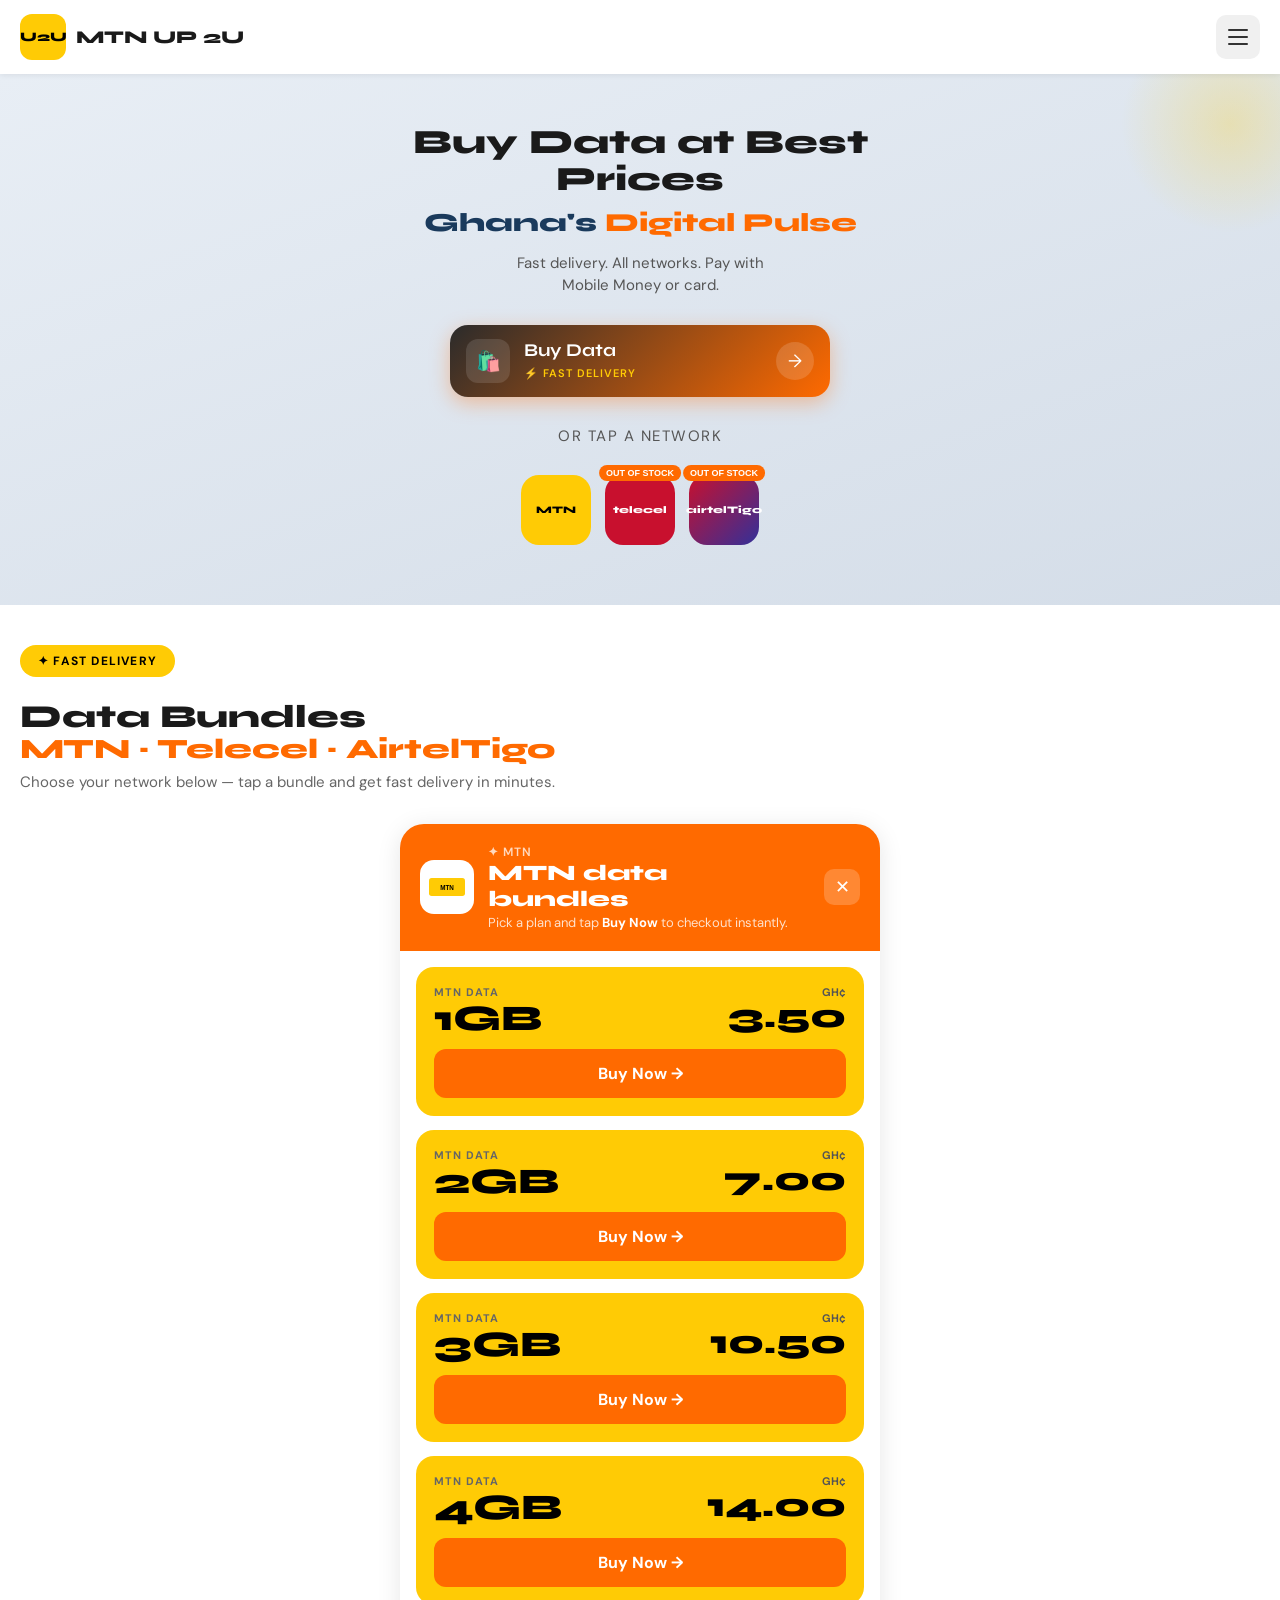
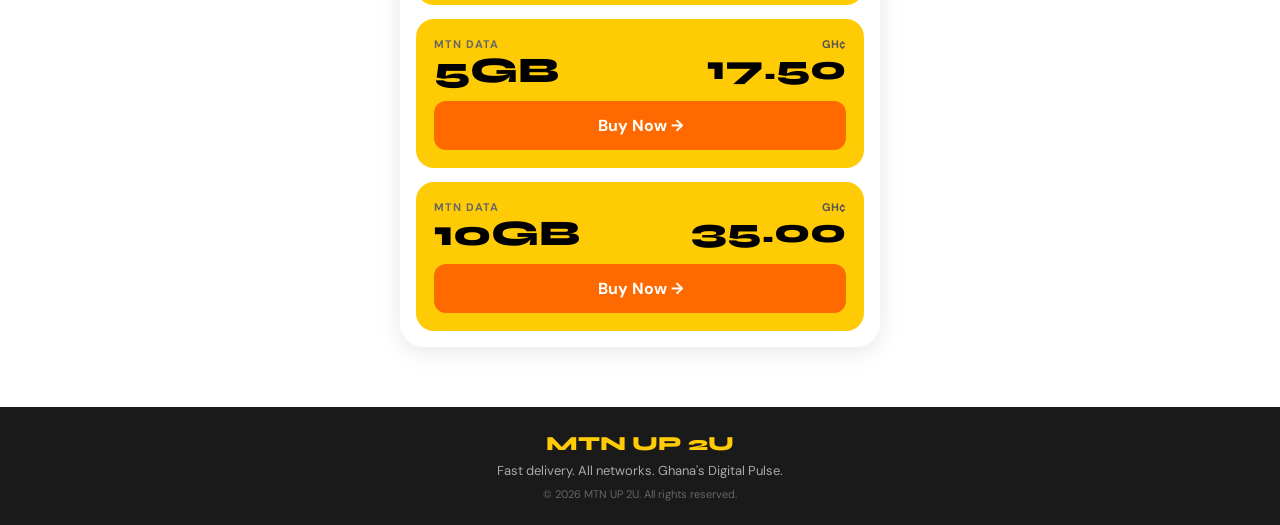
==== index.html @ 6242c647 "Rename mtn-up2u.html to index.html" ====
<!DOCTYPE html>
<html lang="en">
<head>
<meta charset="UTF-8">
<meta name="viewport" content="width=device-width, initial-scale=1.0">
<title>MTN UP 2U</title>
<link href="https://fonts.googleapis.com/css2?family=Syne:wght@700;800&family=DM+Sans:wght@400;500;600&display=swap" rel="stylesheet">
<script src="https://js.paystack.co/v1/inline.js"></script>
<style>
  :root { --yellow:#FFCB05; --orange:#FF6A00; --dark:#1A1A1A; --bg:#F5F5F5; }
  *{margin:0;padding:0;box-sizing:border-box}
  body{font-family:'DM Sans',sans-serif;background:var(--bg);color:var(--dark);overflow-x:hidden}
  nav{display:flex;align-items:center;justify-content:space-between;padding:14px 20px;background:#fff;box-shadow:0 1px 6px rgba(0,0,0,.08);position:sticky;top:0;z-index:100}
  .logo-wrap{display:flex;align-items:center;gap:10px}
  .logo-icon{width:46px;height:46px;background:var(--yellow);border-radius:12px;display:flex;align-items:center;justify-content:center;font-family:'Syne',sans-serif;font-weight:800;font-size:13px;color:#000}
  .logo-name{font-family:'Syne',sans-serif;font-weight:800;font-size:18px}
  .hamburger{width:44px;height:44px;background:#f0f0f0;border:none;border-radius:10px;display:flex;flex-direction:column;align-items:center;justify-content:center;gap:5px;cursor:pointer}
  .hamburger span{display:block;width:20px;height:2px;background:#333;border-radius:2px}
  .hero{background:linear-gradient(160deg,#e8eef5,#d4dde8);padding:50px 24px 60px;text-align:center;position:relative;overflow:hidden}
  .hero::before{content:'';position:absolute;top:-60px;right:-60px;width:220px;height:220px;background:radial-gradient(circle,rgba(255,203,5,.25),transparent 70%);border-radius:50%}
  .hero h1{font-family:'Syne',sans-serif;font-weight:800;font-size:34px;line-height:1.1;margin-bottom:8px}
  .tagline{font-family:'Syne',sans-serif;font-size:26px;font-weight:800;color:#1a3a5c}
  .tagline span{color:var(--orange)}
  .hero p{font-size:15px;color:#555;margin:14px 0 28px;line-height:1.5}
  .buy-btn{display:flex;align-items:center;justify-content:space-between;background:linear-gradient(135deg,#2b2b2b,var(--orange));border-radius:18px;padding:14px 16px;max-width:380px;margin:0 auto 28px;text-decoration:none;transition:transform .15s,box-shadow .15s;box-shadow:0 6px 20px rgba(255,106,0,.35)}
  .buy-btn:hover{transform:translateY(-2px);box-shadow:0 10px 28px rgba(255,106,0,.45)}
  .buy-btn-icon{width:44px;height:44px;background:rgba(255,255,255,.12);border-radius:12px;display:flex;align-items:center;justify-content:center;font-size:20px}
  .buy-btn-text{flex:1;padding:0 14px;text-align:left}
  .buy-btn-text strong{display:block;color:#fff;font-size:18px;font-family:'Syne',sans-serif}
  .buy-btn-text small{color:var(--yellow);font-size:11px;font-weight:600;letter-spacing:1px}
  .buy-btn-arrow{width:38px;height:38px;background:rgba(255,255,255,.15);border-radius:50%;display:flex;align-items:center;justify-content:center;color:#fff;font-size:18px}
  .or-tap{color:#999;font-size:12px;letter-spacing:1.5px;text-transform:uppercase;margin-bottom:16px}
  .networks{display:flex;justify-content:center;gap:14px}
  .net-btn{width:70px;height:70px;border-radius:18px;display:flex;align-items:center;justify-content:center;cursor:pointer;position:relative;border:none;transition:transform .15s}
  .net-btn:hover{transform:scale(1.06)}
  .net-mtn{background:var(--yellow)}
  .net-telecel{background:#C8102E}
  .net-airtel{background:linear-gradient(135deg,#C8102E,#333099)}
  .oos{position:absolute;top:-10px;left:50%;transform:translateX(-50%);background:var(--orange);color:#fff;font-size:9px;font-weight:700;padding:3px 7px;border-radius:20px;white-space:nowrap}
  .net-txt{font-family:'Syne',sans-serif;font-weight:800;font-size:10px;color:#fff;text-align:center}
  .net-mtn .net-txt{color:#000}
  .bundles{background:#fff;padding:40px 20px 60px}
  .fast-tag{display:inline-flex;align-items:center;gap:6px;background:var(--yellow);color:#000;font-size:12px;font-weight:700;letter-spacing:1.2px;padding:8px 18px;border-radius:30px;margin-bottom:22px}
  .bundles h2{font-family:'Syne',sans-serif;font-weight:800;font-size:32px;line-height:1.1;margin-bottom:6px}
  .bundles h2 .nets{color:var(--orange);display:block;font-size:28px}
  .bundles .sub{font-size:15px;color:#666;margin-bottom:30px;line-height:1.5}
  .bmodal{background:#fff;border-radius:24px;overflow:hidden;box-shadow:0 4px 24px rgba(0,0,0,.1);max-width:480px;margin:0 auto}
  .mhdr{background:var(--orange);padding:20px;display:flex;align-items:center;gap:14px}
  .micon{width:54px;height:54px;background:#fff;border-radius:14px;display:flex;align-items:center;justify-content:center}
  .micon svg{width:36px}
  .mhdr-txt{flex:1}
  .mhdr-txt .lbl{color:rgba(255,255,255,.75);font-size:12px;font-weight:600;letter-spacing:1px}
  .mhdr-txt h3{color:#fff;font-family:'Syne',sans-serif;font-size:22px;font-weight:800}
  .mhdr-txt p{color:rgba(255,255,255,.8);font-size:13px;margin-top:2px}
  .mhdr-txt p strong{color:#fff}
  .xbtn{width:36px;height:36px;background:rgba(255,255,255,.2);border:none;border-radius:10px;color:#fff;font-size:18px;cursor:pointer;display:flex;align-items:center;justify-content:center}
  .cards{padding:16px;display:flex;flex-direction:column;gap:14px}
  .card{background:var(--yellow);border-radius:18px;padding:18px;display:flex;flex-direction:column;gap:12px;transition:transform .15s}
  .card:hover{transform:scale(1.01)}
  .card-top{display:flex;justify-content:space-between;align-items:flex-start}
  .card-top .lbl{font-size:11px;font-weight:700;letter-spacing:1px;color:#666;text-transform:uppercase}
  .card-top .sz{font-family:'Syne',sans-serif;font-size:36px;font-weight:800;color:#000;line-height:1;margin-top:2px}
  .card-top .pw{text-align:right}
  .card-top .pw .cur{font-size:11px;font-weight:700;color:#555}
  .card-top .pw .amt{font-family:'Syne',sans-serif;font-size:34px;font-weight:800;color:#000;line-height:1}
  .bnbtn{display:flex;align-items:center;justify-content:center;gap:8px;background:var(--orange);color:#fff;border:none;border-radius:12px;padding:14px;font-size:16px;font-weight:700;cursor:pointer;width:100%;transition:background .15s;font-family:'DM Sans',sans-serif}
  .bnbtn:hover{background:#e05500}
  footer{background:var(--dark);color:#aaa;text-align:center;padding:24px 20px;font-size:13px}
  .flogo{font-family:'Syne',sans-serif;font-size:20px;font-weight:800;color:var(--yellow);margin-bottom:6px}

  /* OVERLAYS */
  .overlay{display:none;position:fixed;inset:0;background:rgba(0,0,0,.6);z-index:999;align-items:center;justify-content:center;padding:20px}
  .overlay.on{display:flex}
  .co-box{background:#fff;border-radius:24px;width:100%;max-width:400px;overflow:hidden;box-shadow:0 20px 60px rgba(0,0,0,.3);animation:up .25s ease}
  .co-hdr{background:var(--orange);padding:20px;display:flex;justify-content:space-between;align-items:flex-start}
  .co-hdr .lbl{color:rgba(255,255,255,.75);font-size:11px;letter-spacing:1px;font-weight:700;margin-bottom:4px}
  .co-hdr .ttl{color:#fff;font-family:'Syne',sans-serif;font-size:22px;font-weight:800}
  .co-hdr .prc{color:var(--yellow);font-size:15px;font-weight:700;margin-top:2px}
  .co-hdr button{background:rgba(255,255,255,.2);border:none;border-radius:10px;width:36px;height:36px;color:#fff;font-size:18px;cursor:pointer;flex-shrink:0}
  .co-body{padding:24px;display:flex;flex-direction:column;gap:14px}
  .fld label{font-size:13px;font-weight:600;color:#555;display:block;margin-bottom:6px}
  .fld input{width:100%;padding:13px 16px;border:1.5px solid #e0e0e0;border-radius:12px;font-size:15px;font-family:'DM Sans',sans-serif;outline:none;transition:border .2s}
  .fld input:focus{border-color:var(--orange)}
  .err{display:none;background:#fff0f0;color:#c0392b;border-radius:10px;padding:10px 14px;font-size:13px;font-weight:600}
  .pay-btn{background:var(--orange);color:#fff;border:none;border-radius:14px;padding:16px;font-size:16px;font-weight:700;font-family:'DM Sans',sans-serif;cursor:pointer;width:100%;transition:background .15s}
  .pay-btn:hover{background:#e05500}
  .sec-note{text-align:center;font-size:12px;color:#aaa}
  .ok-box{background:#fff;border-radius:24px;width:100%;max-width:360px;padding:36px 24px;text-align:center;box-shadow:0 20px 60px rgba(0,0,0,.3);animation:up .25s ease}
  .ok-icon{width:72px;height:72px;background:#e8f8e8;border-radius:50%;display:flex;align-items:center;justify-content:center;margin:0 auto 16px;font-size:32px}
  .ok-box h3{font-family:'Syne',sans-serif;font-size:22px;font-weight:800;margin-bottom:8px}
  .ok-box p{color:#555;font-size:14px;line-height:1.5;margin-bottom:24px}
  .ok-box button{background:var(--orange);color:#fff;border:none;border-radius:12px;padding:14px 32px;font-size:15px;font-weight:700;cursor:pointer;font-family:'DM Sans',sans-serif}
  @keyframes up{from{transform:translateY(40px);opacity:0}to{transform:translateY(0);opacity:1}}
</style>
</head>
<body>

<nav>
  <div class="logo-wrap">
    <div class="logo-icon">U2U</div>
    <span class="logo-name">MTN UP 2U</span>
  </div>
  <button class="hamburger"><span></span><span></span><span></span></button>
</nav>

<section class="hero">
  <h1>Buy Data at Best<br>Prices</h1>
  <div class="tagline">Ghana's <span>Digital Pulse</span></div>
  <p>Fast delivery. All networks. Pay with<br>Mobile Money or card.</p>
  <a href="#bundles" class="buy-btn">
    <div class="buy-btn-icon">🛍️</div>
    <div class="buy-btn-text"><strong>Buy Data</strong><small>⚡ FAST DELIVERY</small></div>
    <div class="buy-btn-arrow">→</div>
  </a>
  <p class="or-tap">Or tap a network</p>
  <div class="networks">
    <button class="net-btn net-mtn" onclick="scrollToBundles()"><div class="net-txt">MTN</div></button>
    <button class="net-btn net-telecel"><span class="oos">OUT OF STOCK</span><div class="net-txt">telecel</div></button>
    <button class="net-btn net-airtel"><span class="oos">OUT OF STOCK</span><div class="net-txt">airtelTigo</div></button>
  </div>
</section>

<section class="bundles" id="bundles">
  <div class="fast-tag">✦ FAST DELIVERY</div>
  <h2>Data Bundles<span class="nets">MTN · Telecel · AirtelTigo</span></h2>
  <p class="sub">Choose your network below — tap a bundle and get fast delivery in minutes.</p>
  <div class="bmodal">
    <div class="mhdr">
      <div class="micon">
        <svg viewBox="0 0 80 40" fill="none" xmlns="http://www.w3.org/2000/svg">
          <rect width="80" height="40" rx="6" fill="#FFCB05"/>
          <text x="50%" y="58%" dominant-baseline="middle" text-anchor="middle" font-family="Arial Black,sans-serif" font-size="14" font-weight="900" fill="#000">MTN</text>
        </svg>
      </div>
      <div class="mhdr-txt">
        <div class="lbl">✦ MTN</div>
        <h3>MTN data bundles</h3>
        <p>Pick a plan and tap <strong>Buy Now</strong> to checkout instantly.</p>
      </div>
      <button class="xbtn" id="closeBundlePanel">✕</button>
    </div>
    <div class="cards">
      <div class="card">
        <div class="card-top"><div><div class="lbl">MTN DATA</div><div class="sz">1GB</div></div><div class="pw"><div class="cur">GH¢</div><div class="amt">3.50</div></div></div>
        <button class="bnbtn" onclick="openCheckout('1GB MTN Data',3.50)">Buy Now →</button>
      </div>
      <div class="card">
        <div class="card-top"><div><div class="lbl">MTN DATA</div><div class="sz">2GB</div></div><div class="pw"><div class="cur">GH¢</div><div class="amt">7.00</div></div></div>
        <button class="bnbtn" onclick="openCheckout('2GB MTN Data',7.00)">Buy Now →</button>
      </div>
      <div class="card">
        <div class="card-top"><div><div class="lbl">MTN DATA</div><div class="sz">3GB</div></div><div class="pw"><div class="cur">GH¢</div><div class="amt">10.50</div></div></div>
        <button class="bnbtn" onclick="openCheckout('3GB MTN Data',10.50)">Buy Now →</button>
      </div>
      <div class="card">
        <div class="card-top"><div><div class="lbl">MTN DATA</div><div class="sz">4GB</div></div><div class="pw"><div class="cur">GH¢</div><div class="amt">14.00</div></div></div>
        <button class="bnbtn" onclick="openCheckout('4GB MTN Data',14.00)">Buy Now →</button>
      </div>
      <div class="card">
        <div class="card-top"><div><div class="lbl">MTN DATA</div><div class="sz">5GB</div></div><div class="pw"><div class="cur">GH¢</div><div class="amt">17.50</div></div></div>
        <button class="bnbtn" onclick="openCheckout('5GB MTN Data',17.50)">Buy Now →</button>
      </div>
      <div class="card">
        <div class="card-top"><div><div class="lbl">MTN DATA</div><div class="sz">10GB</div></div><div class="pw"><div class="cur">GH¢</div><div class="amt">35.00</div></div></div>
        <button class="bnbtn" onclick="openCheckout('10GB MTN Data',35.00)">Buy Now →</button>
      </div>
    </div>
  </div>
</section>

<footer>
  <div class="flogo">MTN UP 2U</div>
  <p>Fast delivery. All networks. Ghana's Digital Pulse.</p>
  <p style="margin-top:8px;font-size:11px;color:#666;">© 2026 MTN UP 2U. All rights reserved.</p>
</footer>

<!-- CHECKOUT MODAL -->
<div class="overlay" id="coOverlay">
  <div class="co-box">
    <div class="co-hdr">
      <div>
        <div class="lbl">CHECKOUT</div>
        <div class="ttl" id="coTitle"></div>
        <div class="prc" id="coPrice"></div>
      </div>
      <button onclick="closeCheckout()">✕</button>
    </div>
    <div class="co-body">
      <div class="fld"><label>Full Name</label><input type="text" id="cName" placeholder="e.g. Kofi Mensah"></div>
      <div class="fld"><label>Email Address</label><input type="email" id="cEmail" placeholder="e.g. kofi@email.com"></div>
      <div class="fld"><label>MTN Phone Number (data delivered here)</label><input type="tel" id="cPhone" placeholder="e.g. 0241234567"></div>
      <div class="err" id="errBox"></div>
      <button class="pay-btn" onclick="initiatePaystack()">🔒 Pay GH¢ <span id="payAmt"></span> with Paystack</button>
      <p class="sec-note">Secured by Paystack · MoMo & Card accepted</p>
    </div>
  </div>
</div>

<!-- SUCCESS MODAL -->
<div class="overlay" id="okOverlay">
  <div class="ok-box">
    <div class="ok-icon">✅</div>
    <h3>Payment Successful!</h3>
    <p id="okMsg"></p>
    <button onclick="closeSuccess()">Done</button>
  </div>
</div>

<script>
  const PK = 'pk_live_d093131f6a1823be2cf892e9378027de29ddc7b1';
  let bundle = null;

  function openCheckout(name, price) {
    bundle = {name, price};
    document.getElementById('coTitle').textContent = name;
    document.getElementById('coPrice').textContent = 'GH\u00a2 ' + price.toFixed(2);
    document.getElementById('payAmt').textContent = price.toFixed(2);
    document.getElementById('cName').value = '';
    document.getElementById('cEmail').value = '';
    document.getElementById('cPhone').value = '';
    document.getElementById('errBox').style.display = 'none';
    document.getElementById('coOverlay').classList.add('on');
  }

  function closeCheckout() { document.getElementById('coOverlay').classList.remove('on'); }
  function closeSuccess()  { document.getElementById('okOverlay').classList.remove('on'); }

  function showErr(msg) {
    const el = document.getElementById('errBox');
    el.textContent = msg; el.style.display = 'block';
  }

  function initiatePaystack() {
    const name  = document.getElementById('cName').value.trim();
    const email = document.getElementById('cEmail').value.trim();
    const phone = document.getElementById('cPhone').value.trim();
    if (!name)                         return showErr('Please enter your full name.');
    if (!email || !email.includes('@')) return showErr('Please enter a valid email address.');
    if (!phone || phone.length < 10)   return showErr('Please enter a valid MTN phone number.');
    document.getElementById('errBox').style.display = 'none';

    const handler = PaystackPop.setup({
      key: PK,
      email: email,
      amount: Math.round(bundle.price * 100),
      currency: 'GHS',
      ref: 'UP2U_' + Date.now(),
      metadata: {
        custom_fields: [
          {display_name:'Customer Name', variable_name:'name',   value: name},
          {display_name:'Phone Number',  variable_name:'phone',  value: phone},
          {display_name:'Bundle',        variable_name:'bundle', value: bundle.name}
        ]
      },
      callback: function(res) {
        closeCheckout();
        document.getElementById('okMsg').textContent =
          bundle.name + ' queued for delivery to ' + phone + '. Ref: ' + res.reference;
        document.getElementById('okOverlay').classList.add('on');
      },
      onClose: function() {}
    });
    handler.openIframe();
  }

  function scrollToBundles() {
    document.getElementById('bundles').scrollIntoView({behavior:'smooth'});
  }

  document.getElementById('closeBundlePanel').addEventListener('click', function() {
    this.closest('.bmodal').style.display = 'none';
  });

  document.getElementById('coOverlay').addEventListener('click', function(e) { if(e.target===this) closeCheckout(); });
  document.getElementById('okOverlay').addEventListener('click', function(e) { if(e.target===this) closeSuccess(); });
</script>
</body>
</html>
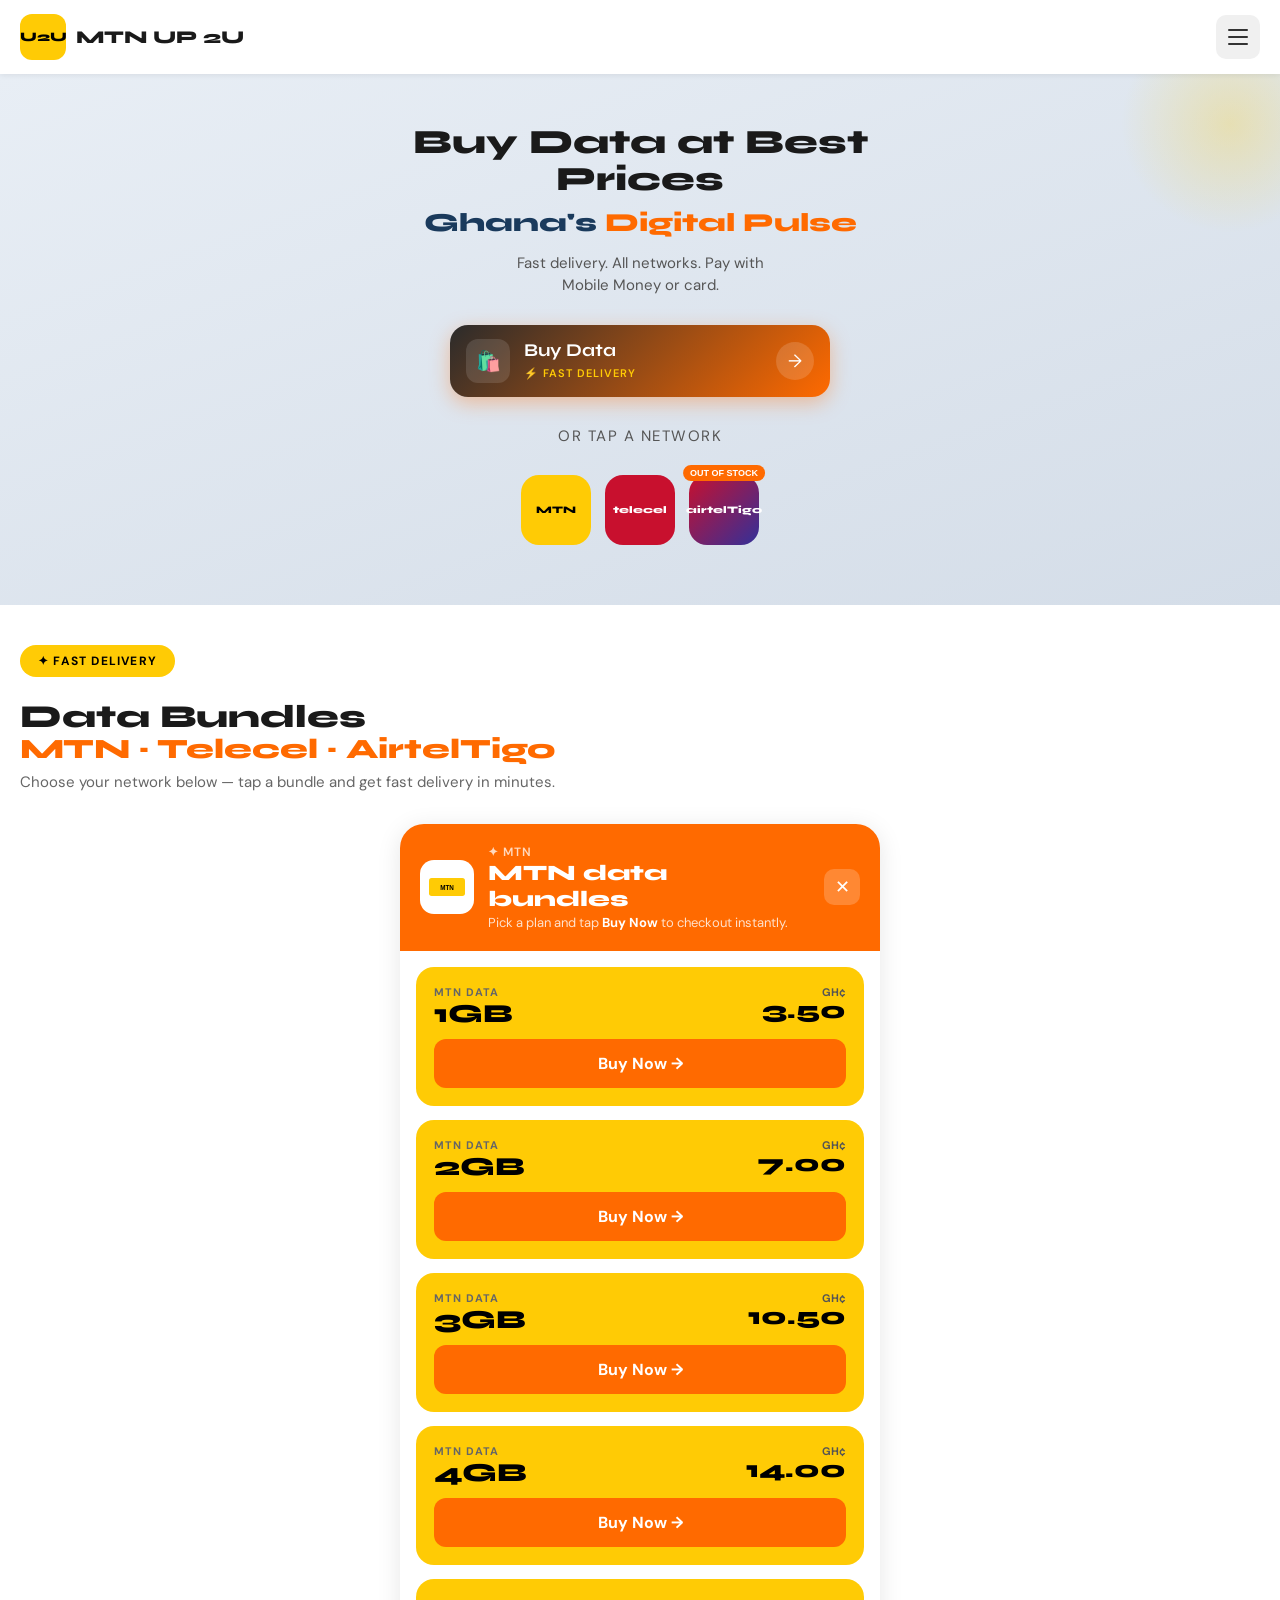
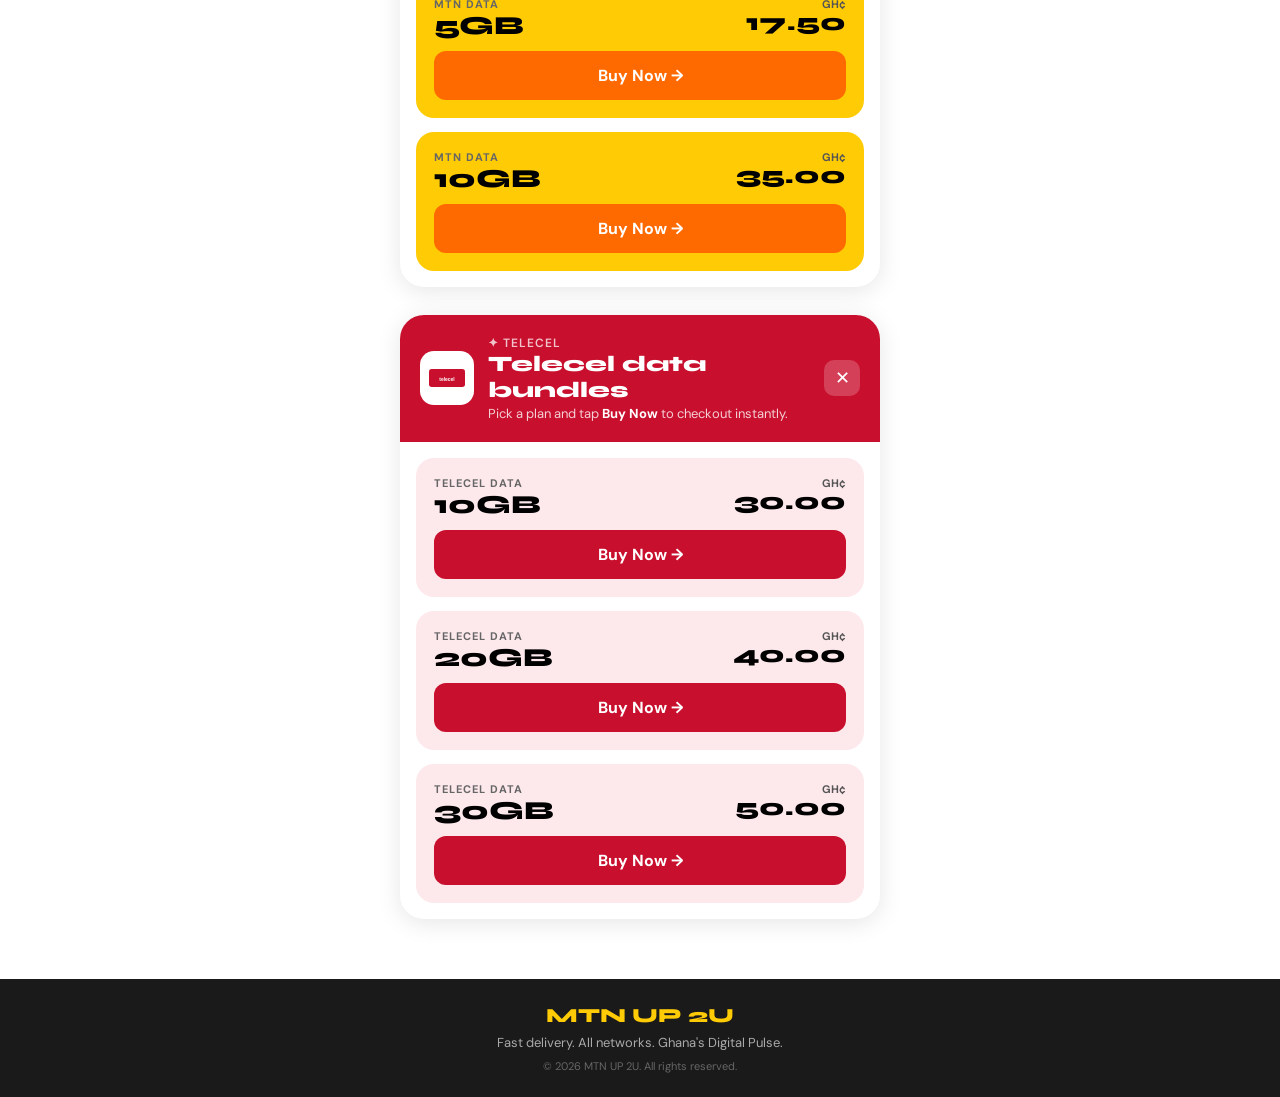
==== commit d5f24bce: "Rename mtn-up2u.html to index.html" ====
--- a/index.html
+++ b/index.html
@@ -7,7 +7,12 @@
 <link href="https://fonts.googleapis.com/css2?family=Syne:wght@700;800&family=DM+Sans:wght@400;500;600&display=swap" rel="stylesheet">
 <script src="https://js.paystack.co/v1/inline.js"></script>
 <style>
-  :root { --yellow:#FFCB05; --orange:#FF6A00; --dark:#1A1A1A; --bg:#F5F5F5; }
+  :root { --yellow:#FFCB05; --orange:#FF6A00; --dark:#1A1A1A; --bg:#F5F5F5; --telecel:#C8102E; }
+  .card.telecel-card{background:#fde8ec}
+  .card.telecel-card .bnbtn{background:var(--telecel)}
+  .card.telecel-card .bnbtn:hover{background:#a00d25}
+  .mhdr.telecel-hdr{background:var(--telecel)}
+  .bmodal+.bmodal{margin-top:28px}
   *{margin:0;padding:0;box-sizing:border-box}
   body{font-family:'DM Sans',sans-serif;background:var(--bg);color:var(--dark);overflow-x:hidden}
   nav{display:flex;align-items:center;justify-content:space-between;padding:14px 20px;background:#fff;box-shadow:0 1px 6px rgba(0,0,0,.08);position:sticky;top:0;z-index:100}
@@ -59,10 +64,10 @@
   .card:hover{transform:scale(1.01)}
   .card-top{display:flex;justify-content:space-between;align-items:flex-start}
   .card-top .lbl{font-size:11px;font-weight:700;letter-spacing:1px;color:#666;text-transform:uppercase}
-  .card-top .sz{font-family:'Syne',sans-serif;font-size:36px;font-weight:800;color:#000;line-height:1;margin-top:2px}
+  .card-top .sz{font-family:'Syne',sans-serif;font-size:26px;font-weight:800;color:#000;line-height:1;margin-top:2px}
   .card-top .pw{text-align:right}
   .card-top .pw .cur{font-size:11px;font-weight:700;color:#555}
-  .card-top .pw .amt{font-family:'Syne',sans-serif;font-size:34px;font-weight:800;color:#000;line-height:1}
+  .card-top .pw .amt{font-family:'Syne',sans-serif;font-size:24px;font-weight:800;color:#000;line-height:1}
   .bnbtn{display:flex;align-items:center;justify-content:center;gap:8px;background:var(--orange);color:#fff;border:none;border-radius:12px;padding:14px;font-size:16px;font-weight:700;cursor:pointer;width:100%;transition:background .15s;font-family:'DM Sans',sans-serif}
   .bnbtn:hover{background:#e05500}
   footer{background:var(--dark);color:#aaa;text-align:center;padding:24px 20px;font-size:13px}
@@ -115,7 +120,7 @@
   <p class="or-tap">Or tap a network</p>
   <div class="networks">
     <button class="net-btn net-mtn" onclick="scrollToBundles()"><div class="net-txt">MTN</div></button>
-    <button class="net-btn net-telecel"><span class="oos">OUT OF STOCK</span><div class="net-txt">telecel</div></button>
+    <button class="net-btn net-telecel" onclick="scrollToTelecel()"><div class="net-txt">telecel</div></button>
     <button class="net-btn net-airtel"><span class="oos">OUT OF STOCK</span><div class="net-txt">airtelTigo</div></button>
   </div>
 </section>
@@ -166,6 +171,38 @@
       </div>
     </div>
   </div>
+
+  <!-- TELECEL BUNDLES -->
+  <div class="bmodal" id="telecelPanel" style="margin-top:28px">
+    <div class="mhdr telecel-hdr">
+      <div class="micon">
+        <svg viewBox="0 0 80 40" fill="none" xmlns="http://www.w3.org/2000/svg">
+          <rect width="80" height="40" rx="6" fill="#C8102E"/>
+          <text x="50%" y="58%" dominant-baseline="middle" text-anchor="middle" font-family="Arial Black,sans-serif" font-size="11" font-weight="900" fill="#fff">telecel</text>
+        </svg>
+      </div>
+      <div class="mhdr-txt">
+        <div class="lbl">✦ TELECEL</div>
+        <h3>Telecel data bundles</h3>
+        <p>Pick a plan and tap <strong>Buy Now</strong> to checkout instantly.</p>
+      </div>
+      <button class="xbtn" id="closeTelecelPanel">✕</button>
+    </div>
+    <div class="cards">
+      <div class="card telecel-card">
+        <div class="card-top"><div><div class="lbl">TELECEL DATA</div><div class="sz">10GB</div></div><div class="pw"><div class="cur">GH¢</div><div class="amt">30.00</div></div></div>
+        <button class="bnbtn" onclick="openCheckout('10GB Telecel Data',30.00,'Telecel')">Buy Now →</button>
+      </div>
+      <div class="card telecel-card">
+        <div class="card-top"><div><div class="lbl">TELECEL DATA</div><div class="sz">20GB</div></div><div class="pw"><div class="cur">GH¢</div><div class="amt">40.00</div></div></div>
+        <button class="bnbtn" onclick="openCheckout('20GB Telecel Data',40.00,'Telecel')">Buy Now →</button>
+      </div>
+      <div class="card telecel-card">
+        <div class="card-top"><div><div class="lbl">TELECEL DATA</div><div class="sz">30GB</div></div><div class="pw"><div class="cur">GH¢</div><div class="amt">50.00</div></div></div>
+        <button class="bnbtn" onclick="openCheckout('30GB Telecel Data',50.00,'Telecel')">Buy Now →</button>
+      </div>
+    </div>
+  </div>
 </section>
 
 <footer>
@@ -188,7 +225,7 @@
     <div class="co-body">
       <div class="fld"><label>Full Name</label><input type="text" id="cName" placeholder="e.g. Kofi Mensah"></div>
       <div class="fld"><label>Email Address</label><input type="email" id="cEmail" placeholder="e.g. kofi@email.com"></div>
-      <div class="fld"><label>MTN Phone Number (data delivered here)</label><input type="tel" id="cPhone" placeholder="e.g. 0241234567"></div>
+      <div class="fld"><label id="phoneLabel">Phone Number (data delivered here)</label><input type="tel" id="cPhone" placeholder="e.g. 0241234567"></div>
       <div class="err" id="errBox"></div>
       <button class="pay-btn" onclick="initiatePaystack()">🔒 Pay GH¢ <span id="payAmt"></span> with Paystack</button>
       <p class="sec-note">Secured by Paystack · MoMo & Card accepted</p>
@@ -210,14 +247,16 @@
   const PK = 'pk_live_d093131f6a1823be2cf892e9378027de29ddc7b1';
   let bundle = null;
 
-  function openCheckout(name, price) {
-    bundle = {name, price};
+  function openCheckout(name, price, network) {
+    network = network || 'MTN';
+    bundle = {name, price, network};
     document.getElementById('coTitle').textContent = name;
     document.getElementById('coPrice').textContent = 'GH\u00a2 ' + price.toFixed(2);
     document.getElementById('payAmt').textContent = price.toFixed(2);
     document.getElementById('cName').value = '';
     document.getElementById('cEmail').value = '';
     document.getElementById('cPhone').value = '';
+    document.getElementById('phoneLabel').textContent = network + ' Phone Number (data delivered here)';
     document.getElementById('errBox').style.display = 'none';
     document.getElementById('coOverlay').classList.add('on');
   }
@@ -267,7 +306,15 @@
     document.getElementById('bundles').scrollIntoView({behavior:'smooth'});
   }
 
+  function scrollToTelecel() {
+    document.getElementById('telecelPanel').scrollIntoView({behavior:'smooth'});
+  }
+
   document.getElementById('closeBundlePanel').addEventListener('click', function() {
+    this.closest('.bmodal').style.display = 'none';
+  });
+
+  document.getElementById('closeTelecelPanel').addEventListener('click', function() {
     this.closest('.bmodal').style.display = 'none';
   });
 
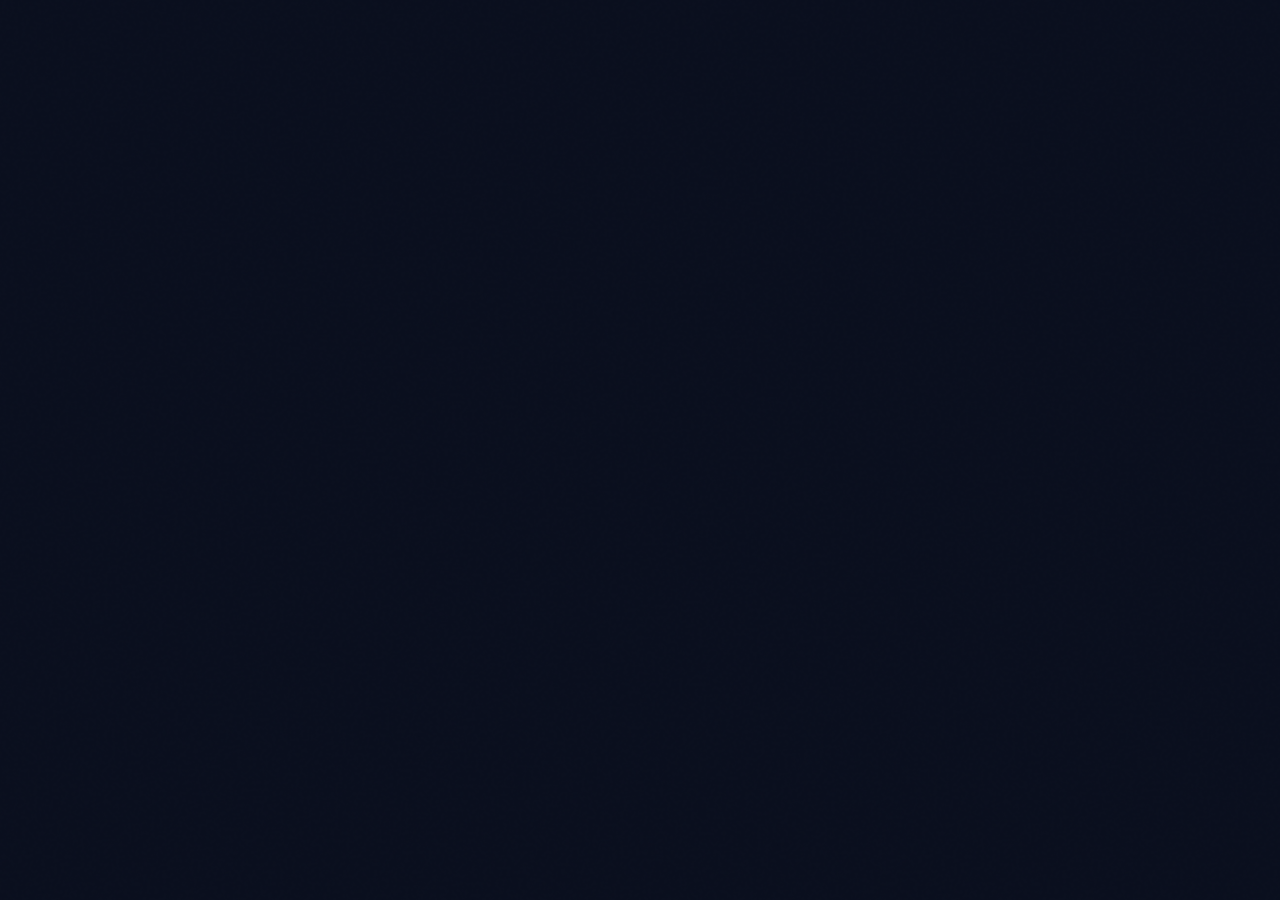
==== commit de6952ec: "Add files via upload" ====
--- a/index.html
+++ b/index.html
@@ -1,325 +1,29 @@
 <!DOCTYPE html>
 <html lang="en">
 <head>
-<meta charset="UTF-8">
-<meta name="viewport" content="width=device-width, initial-scale=1.0">
-<title>MTN UP 2U</title>
-<link href="https://fonts.googleapis.com/css2?family=Syne:wght@700;800&family=DM+Sans:wght@400;500;600&display=swap" rel="stylesheet">
+<meta charset="UTF-8"/>
+<meta name="viewport" content="width=device-width, initial-scale=1.0"/>
+<title>DataResell Pro</title>
+
+<!-- React + Babel (CDN) -->
+<script src="https://cdnjs.cloudflare.com/ajax/libs/react/18.2.0/umd/react.production.min.js"></script>
+<script src="https://cdnjs.cloudflare.com/ajax/libs/react-dom/18.2.0/umd/react-dom.production.min.js"></script>
+<script src="https://cdnjs.cloudflare.com/ajax/libs/babel-standalone/7.23.5/babel.min.js"></script>
+
+<!-- Fonts -->
+<link rel="preconnect" href="https://fonts.googleapis.com"/>
+<link href="https://fonts.googleapis.com/css2?family=Syne:wght@400;600;700;800&family=DM+Sans:wght@300;400;500;600&family=Clash+Display:wght@500;600;700&display=swap" rel="stylesheet"/>
+
+<!-- Paystack -->
 <script src="https://js.paystack.co/v1/inline.js"></script>
-<style>
-  :root { --yellow:#FFCB05; --orange:#FF6A00; --dark:#1A1A1A; --bg:#F5F5F5; --telecel:#C8102E; }
-  .card.telecel-card{background:#fde8ec}
-  .card.telecel-card .bnbtn{background:var(--telecel)}
-  .card.telecel-card .bnbtn:hover{background:#a00d25}
-  .mhdr.telecel-hdr{background:var(--telecel)}
-  .bmodal+.bmodal{margin-top:28px}
-  *{margin:0;padding:0;box-sizing:border-box}
-  body{font-family:'DM Sans',sans-serif;background:var(--bg);color:var(--dark);overflow-x:hidden}
-  nav{display:flex;align-items:center;justify-content:space-between;padding:14px 20px;background:#fff;box-shadow:0 1px 6px rgba(0,0,0,.08);position:sticky;top:0;z-index:100}
-  .logo-wrap{display:flex;align-items:center;gap:10px}
-  .logo-icon{width:46px;height:46px;background:var(--yellow);border-radius:12px;display:flex;align-items:center;justify-content:center;font-family:'Syne',sans-serif;font-weight:800;font-size:13px;color:#000}
-  .logo-name{font-family:'Syne',sans-serif;font-weight:800;font-size:18px}
-  .hamburger{width:44px;height:44px;background:#f0f0f0;border:none;border-radius:10px;display:flex;flex-direction:column;align-items:center;justify-content:center;gap:5px;cursor:pointer}
-  .hamburger span{display:block;width:20px;height:2px;background:#333;border-radius:2px}
-  .hero{background:linear-gradient(160deg,#e8eef5,#d4dde8);padding:50px 24px 60px;text-align:center;position:relative;overflow:hidden}
-  .hero::before{content:'';position:absolute;top:-60px;right:-60px;width:220px;height:220px;background:radial-gradient(circle,rgba(255,203,5,.25),transparent 70%);border-radius:50%}
-  .hero h1{font-family:'Syne',sans-serif;font-weight:800;font-size:34px;line-height:1.1;margin-bottom:8px}
-  .tagline{font-family:'Syne',sans-serif;font-size:26px;font-weight:800;color:#1a3a5c}
-  .tagline span{color:var(--orange)}
-  .hero p{font-size:15px;color:#555;margin:14px 0 28px;line-height:1.5}
-  .buy-btn{display:flex;align-items:center;justify-content:space-between;background:linear-gradient(135deg,#2b2b2b,var(--orange));border-radius:18px;padding:14px 16px;max-width:380px;margin:0 auto 28px;text-decoration:none;transition:transform .15s,box-shadow .15s;box-shadow:0 6px 20px rgba(255,106,0,.35)}
-  .buy-btn:hover{transform:translateY(-2px);box-shadow:0 10px 28px rgba(255,106,0,.45)}
-  .buy-btn-icon{width:44px;height:44px;background:rgba(255,255,255,.12);border-radius:12px;display:flex;align-items:center;justify-content:center;font-size:20px}
-  .buy-btn-text{flex:1;padding:0 14px;text-align:left}
-  .buy-btn-text strong{display:block;color:#fff;font-size:18px;font-family:'Syne',sans-serif}
-  .buy-btn-text small{color:var(--yellow);font-size:11px;font-weight:600;letter-spacing:1px}
-  .buy-btn-arrow{width:38px;height:38px;background:rgba(255,255,255,.15);border-radius:50%;display:flex;align-items:center;justify-content:center;color:#fff;font-size:18px}
-  .or-tap{color:#999;font-size:12px;letter-spacing:1.5px;text-transform:uppercase;margin-bottom:16px}
-  .networks{display:flex;justify-content:center;gap:14px}
-  .net-btn{width:70px;height:70px;border-radius:18px;display:flex;align-items:center;justify-content:center;cursor:pointer;position:relative;border:none;transition:transform .15s}
-  .net-btn:hover{transform:scale(1.06)}
-  .net-mtn{background:var(--yellow)}
-  .net-telecel{background:#C8102E}
-  .net-airtel{background:linear-gradient(135deg,#C8102E,#333099)}
-  .oos{position:absolute;top:-10px;left:50%;transform:translateX(-50%);background:var(--orange);color:#fff;font-size:9px;font-weight:700;padding:3px 7px;border-radius:20px;white-space:nowrap}
-  .net-txt{font-family:'Syne',sans-serif;font-weight:800;font-size:10px;color:#fff;text-align:center}
-  .net-mtn .net-txt{color:#000}
-  .bundles{background:#fff;padding:40px 20px 60px}
-  .fast-tag{display:inline-flex;align-items:center;gap:6px;background:var(--yellow);color:#000;font-size:12px;font-weight:700;letter-spacing:1.2px;padding:8px 18px;border-radius:30px;margin-bottom:22px}
-  .bundles h2{font-family:'Syne',sans-serif;font-weight:800;font-size:32px;line-height:1.1;margin-bottom:6px}
-  .bundles h2 .nets{color:var(--orange);display:block;font-size:28px}
-  .bundles .sub{font-size:15px;color:#666;margin-bottom:30px;line-height:1.5}
-  .bmodal{background:#fff;border-radius:24px;overflow:hidden;box-shadow:0 4px 24px rgba(0,0,0,.1);max-width:480px;margin:0 auto}
-  .mhdr{background:var(--orange);padding:20px;display:flex;align-items:center;gap:14px}
-  .micon{width:54px;height:54px;background:#fff;border-radius:14px;display:flex;align-items:center;justify-content:center}
-  .micon svg{width:36px}
-  .mhdr-txt{flex:1}
-  .mhdr-txt .lbl{color:rgba(255,255,255,.75);font-size:12px;font-weight:600;letter-spacing:1px}
-  .mhdr-txt h3{color:#fff;font-family:'Syne',sans-serif;font-size:22px;font-weight:800}
-  .mhdr-txt p{color:rgba(255,255,255,.8);font-size:13px;margin-top:2px}
-  .mhdr-txt p strong{color:#fff}
-  .xbtn{width:36px;height:36px;background:rgba(255,255,255,.2);border:none;border-radius:10px;color:#fff;font-size:18px;cursor:pointer;display:flex;align-items:center;justify-content:center}
-  .cards{padding:16px;display:flex;flex-direction:column;gap:14px}
-  .card{background:var(--yellow);border-radius:18px;padding:18px;display:flex;flex-direction:column;gap:12px;transition:transform .15s}
-  .card:hover{transform:scale(1.01)}
-  .card-top{display:flex;justify-content:space-between;align-items:flex-start}
-  .card-top .lbl{font-size:11px;font-weight:700;letter-spacing:1px;color:#666;text-transform:uppercase}
-  .card-top .sz{font-family:'Syne',sans-serif;font-size:26px;font-weight:800;color:#000;line-height:1;margin-top:2px}
-  .card-top .pw{text-align:right}
-  .card-top .pw .cur{font-size:11px;font-weight:700;color:#555}
-  .card-top .pw .amt{font-family:'Syne',sans-serif;font-size:24px;font-weight:800;color:#000;line-height:1}
-  .bnbtn{display:flex;align-items:center;justify-content:center;gap:8px;background:var(--orange);color:#fff;border:none;border-radius:12px;padding:14px;font-size:16px;font-weight:700;cursor:pointer;width:100%;transition:background .15s;font-family:'DM Sans',sans-serif}
-  .bnbtn:hover{background:#e05500}
-  footer{background:var(--dark);color:#aaa;text-align:center;padding:24px 20px;font-size:13px}
-  .flogo{font-family:'Syne',sans-serif;font-size:20px;font-weight:800;color:var(--yellow);margin-bottom:6px}
 
-  /* OVERLAYS */
-  .overlay{display:none;position:fixed;inset:0;background:rgba(0,0,0,.6);z-index:999;align-items:center;justify-content:center;padding:20px}
-  .overlay.on{display:flex}
-  .co-box{background:#fff;border-radius:24px;width:100%;max-width:400px;overflow:hidden;box-shadow:0 20px 60px rgba(0,0,0,.3);animation:up .25s ease}
-  .co-hdr{background:var(--orange);padding:20px;display:flex;justify-content:space-between;align-items:flex-start}
-  .co-hdr .lbl{color:rgba(255,255,255,.75);font-size:11px;letter-spacing:1px;font-weight:700;margin-bottom:4px}
-  .co-hdr .ttl{color:#fff;font-family:'Syne',sans-serif;font-size:22px;font-weight:800}
-  .co-hdr .prc{color:var(--yellow);font-size:15px;font-weight:700;margin-top:2px}
-  .co-hdr button{background:rgba(255,255,255,.2);border:none;border-radius:10px;width:36px;height:36px;color:#fff;font-size:18px;cursor:pointer;flex-shrink:0}
-  .co-body{padding:24px;display:flex;flex-direction:column;gap:14px}
-  .fld label{font-size:13px;font-weight:600;color:#555;display:block;margin-bottom:6px}
-  .fld input{width:100%;padding:13px 16px;border:1.5px solid #e0e0e0;border-radius:12px;font-size:15px;font-family:'DM Sans',sans-serif;outline:none;transition:border .2s}
-  .fld input:focus{border-color:var(--orange)}
-  .err{display:none;background:#fff0f0;color:#c0392b;border-radius:10px;padding:10px 14px;font-size:13px;font-weight:600}
-  .pay-btn{background:var(--orange);color:#fff;border:none;border-radius:14px;padding:16px;font-size:16px;font-weight:700;font-family:'DM Sans',sans-serif;cursor:pointer;width:100%;transition:background .15s}
-  .pay-btn:hover{background:#e05500}
-  .sec-note{text-align:center;font-size:12px;color:#aaa}
-  .ok-box{background:#fff;border-radius:24px;width:100%;max-width:360px;padding:36px 24px;text-align:center;box-shadow:0 20px 60px rgba(0,0,0,.3);animation:up .25s ease}
-  .ok-icon{width:72px;height:72px;background:#e8f8e8;border-radius:50%;display:flex;align-items:center;justify-content:center;margin:0 auto 16px;font-size:32px}
-  .ok-box h3{font-family:'Syne',sans-serif;font-size:22px;font-weight:800;margin-bottom:8px}
-  .ok-box p{color:#555;font-size:14px;line-height:1.5;margin-bottom:24px}
-  .ok-box button{background:var(--orange);color:#fff;border:none;border-radius:12px;padding:14px 32px;font-size:15px;font-weight:700;cursor:pointer;font-family:'DM Sans',sans-serif}
-  @keyframes up{from{transform:translateY(40px);opacity:0}to{transform:translateY(0);opacity:1}}
-</style>
+<!-- App styles -->
+<link rel="stylesheet" href="style.css"/>
 </head>
 <body>
+<div id="root"></div>
 
-<nav>
-  <div class="logo-wrap">
-    <div class="logo-icon">U2U</div>
-    <span class="logo-name">MTN UP 2U</span>
-  </div>
-  <button class="hamburger"><span></span><span></span><span></span></button>
-</nav>
-
-<section class="hero">
-  <h1>Buy Data at Best<br>Prices</h1>
-  <div class="tagline">Ghana's <span>Digital Pulse</span></div>
-  <p>Fast delivery. All networks. Pay with<br>Mobile Money or card.</p>
-  <a href="#bundles" class="buy-btn">
-    <div class="buy-btn-icon">🛍️</div>
-    <div class="buy-btn-text"><strong>Buy Data</strong><small>⚡ FAST DELIVERY</small></div>
-    <div class="buy-btn-arrow">→</div>
-  </a>
-  <p class="or-tap">Or tap a network</p>
-  <div class="networks">
-    <button class="net-btn net-mtn" onclick="scrollToBundles()"><div class="net-txt">MTN</div></button>
-    <button class="net-btn net-telecel" onclick="scrollToTelecel()"><div class="net-txt">telecel</div></button>
-    <button class="net-btn net-airtel"><span class="oos">OUT OF STOCK</span><div class="net-txt">airtelTigo</div></button>
-  </div>
-</section>
-
-<section class="bundles" id="bundles">
-  <div class="fast-tag">✦ FAST DELIVERY</div>
-  <h2>Data Bundles<span class="nets">MTN · Telecel · AirtelTigo</span></h2>
-  <p class="sub">Choose your network below — tap a bundle and get fast delivery in minutes.</p>
-  <div class="bmodal">
-    <div class="mhdr">
-      <div class="micon">
-        <svg viewBox="0 0 80 40" fill="none" xmlns="http://www.w3.org/2000/svg">
-          <rect width="80" height="40" rx="6" fill="#FFCB05"/>
-          <text x="50%" y="58%" dominant-baseline="middle" text-anchor="middle" font-family="Arial Black,sans-serif" font-size="14" font-weight="900" fill="#000">MTN</text>
-        </svg>
-      </div>
-      <div class="mhdr-txt">
-        <div class="lbl">✦ MTN</div>
-        <h3>MTN data bundles</h3>
-        <p>Pick a plan and tap <strong>Buy Now</strong> to checkout instantly.</p>
-      </div>
-      <button class="xbtn" id="closeBundlePanel">✕</button>
-    </div>
-    <div class="cards">
-      <div class="card">
-        <div class="card-top"><div><div class="lbl">MTN DATA</div><div class="sz">1GB</div></div><div class="pw"><div class="cur">GH¢</div><div class="amt">3.50</div></div></div>
-        <button class="bnbtn" onclick="openCheckout('1GB MTN Data',3.50)">Buy Now →</button>
-      </div>
-      <div class="card">
-        <div class="card-top"><div><div class="lbl">MTN DATA</div><div class="sz">2GB</div></div><div class="pw"><div class="cur">GH¢</div><div class="amt">7.00</div></div></div>
-        <button class="bnbtn" onclick="openCheckout('2GB MTN Data',7.00)">Buy Now →</button>
-      </div>
-      <div class="card">
-        <div class="card-top"><div><div class="lbl">MTN DATA</div><div class="sz">3GB</div></div><div class="pw"><div class="cur">GH¢</div><div class="amt">10.50</div></div></div>
-        <button class="bnbtn" onclick="openCheckout('3GB MTN Data',10.50)">Buy Now →</button>
-      </div>
-      <div class="card">
-        <div class="card-top"><div><div class="lbl">MTN DATA</div><div class="sz">4GB</div></div><div class="pw"><div class="cur">GH¢</div><div class="amt">14.00</div></div></div>
-        <button class="bnbtn" onclick="openCheckout('4GB MTN Data',14.00)">Buy Now →</button>
-      </div>
-      <div class="card">
-        <div class="card-top"><div><div class="lbl">MTN DATA</div><div class="sz">5GB</div></div><div class="pw"><div class="cur">GH¢</div><div class="amt">17.50</div></div></div>
-        <button class="bnbtn" onclick="openCheckout('5GB MTN Data',17.50)">Buy Now →</button>
-      </div>
-      <div class="card">
-        <div class="card-top"><div><div class="lbl">MTN DATA</div><div class="sz">10GB</div></div><div class="pw"><div class="cur">GH¢</div><div class="amt">35.00</div></div></div>
-        <button class="bnbtn" onclick="openCheckout('10GB MTN Data',35.00)">Buy Now →</button>
-      </div>
-    </div>
-  </div>
-
-  <!-- TELECEL BUNDLES -->
-  <div class="bmodal" id="telecelPanel" style="margin-top:28px">
-    <div class="mhdr telecel-hdr">
-      <div class="micon">
-        <svg viewBox="0 0 80 40" fill="none" xmlns="http://www.w3.org/2000/svg">
-          <rect width="80" height="40" rx="6" fill="#C8102E"/>
-          <text x="50%" y="58%" dominant-baseline="middle" text-anchor="middle" font-family="Arial Black,sans-serif" font-size="11" font-weight="900" fill="#fff">telecel</text>
-        </svg>
-      </div>
-      <div class="mhdr-txt">
-        <div class="lbl">✦ TELECEL</div>
-        <h3>Telecel data bundles</h3>
-        <p>Pick a plan and tap <strong>Buy Now</strong> to checkout instantly.</p>
-      </div>
-      <button class="xbtn" id="closeTelecelPanel">✕</button>
-    </div>
-    <div class="cards">
-      <div class="card telecel-card">
-        <div class="card-top"><div><div class="lbl">TELECEL DATA</div><div class="sz">10GB</div></div><div class="pw"><div class="cur">GH¢</div><div class="amt">30.00</div></div></div>
-        <button class="bnbtn" onclick="openCheckout('10GB Telecel Data',30.00,'Telecel')">Buy Now →</button>
-      </div>
-      <div class="card telecel-card">
-        <div class="card-top"><div><div class="lbl">TELECEL DATA</div><div class="sz">20GB</div></div><div class="pw"><div class="cur">GH¢</div><div class="amt">40.00</div></div></div>
-        <button class="bnbtn" onclick="openCheckout('20GB Telecel Data',40.00,'Telecel')">Buy Now →</button>
-      </div>
-      <div class="card telecel-card">
-        <div class="card-top"><div><div class="lbl">TELECEL DATA</div><div class="sz">30GB</div></div><div class="pw"><div class="cur">GH¢</div><div class="amt">50.00</div></div></div>
-        <button class="bnbtn" onclick="openCheckout('30GB Telecel Data',50.00,'Telecel')">Buy Now →</button>
-      </div>
-    </div>
-  </div>
-</section>
-
-<footer>
-  <div class="flogo">MTN UP 2U</div>
-  <p>Fast delivery. All networks. Ghana's Digital Pulse.</p>
-  <p style="margin-top:8px;font-size:11px;color:#666;">© 2026 MTN UP 2U. All rights reserved.</p>
-</footer>
-
-<!-- CHECKOUT MODAL -->
-<div class="overlay" id="coOverlay">
-  <div class="co-box">
-    <div class="co-hdr">
-      <div>
-        <div class="lbl">CHECKOUT</div>
-        <div class="ttl" id="coTitle"></div>
-        <div class="prc" id="coPrice"></div>
-      </div>
-      <button onclick="closeCheckout()">✕</button>
-    </div>
-    <div class="co-body">
-      <div class="fld"><label>Full Name</label><input type="text" id="cName" placeholder="e.g. Kofi Mensah"></div>
-      <div class="fld"><label>Email Address</label><input type="email" id="cEmail" placeholder="e.g. kofi@email.com"></div>
-      <div class="fld"><label id="phoneLabel">Phone Number (data delivered here)</label><input type="tel" id="cPhone" placeholder="e.g. 0241234567"></div>
-      <div class="err" id="errBox"></div>
-      <button class="pay-btn" onclick="initiatePaystack()">🔒 Pay GH¢ <span id="payAmt"></span> with Paystack</button>
-      <p class="sec-note">Secured by Paystack · MoMo & Card accepted</p>
-    </div>
-  </div>
-</div>
-
-<!-- SUCCESS MODAL -->
-<div class="overlay" id="okOverlay">
-  <div class="ok-box">
-    <div class="ok-icon">✅</div>
-    <h3>Payment Successful!</h3>
-    <p id="okMsg"></p>
-    <button onclick="closeSuccess()">Done</button>
-  </div>
-</div>
-
-<script>
-  const PK = 'pk_live_d093131f6a1823be2cf892e9378027de29ddc7b1';
-  let bundle = null;
-
-  function openCheckout(name, price, network) {
-    network = network || 'MTN';
-    bundle = {name, price, network};
-    document.getElementById('coTitle').textContent = name;
-    document.getElementById('coPrice').textContent = 'GH\u00a2 ' + price.toFixed(2);
-    document.getElementById('payAmt').textContent = price.toFixed(2);
-    document.getElementById('cName').value = '';
-    document.getElementById('cEmail').value = '';
-    document.getElementById('cPhone').value = '';
-    document.getElementById('phoneLabel').textContent = network + ' Phone Number (data delivered here)';
-    document.getElementById('errBox').style.display = 'none';
-    document.getElementById('coOverlay').classList.add('on');
-  }
-
-  function closeCheckout() { document.getElementById('coOverlay').classList.remove('on'); }
-  function closeSuccess()  { document.getElementById('okOverlay').classList.remove('on'); }
-
-  function showErr(msg) {
-    const el = document.getElementById('errBox');
-    el.textContent = msg; el.style.display = 'block';
-  }
-
-  function initiatePaystack() {
-    const name  = document.getElementById('cName').value.trim();
-    const email = document.getElementById('cEmail').value.trim();
-    const phone = document.getElementById('cPhone').value.trim();
-    if (!name)                         return showErr('Please enter your full name.');
-    if (!email || !email.includes('@')) return showErr('Please enter a valid email address.');
-    if (!phone || phone.length < 10)   return showErr('Please enter a valid MTN phone number.');
-    document.getElementById('errBox').style.display = 'none';
-
-    const handler = PaystackPop.setup({
-      key: PK,
-      email: email,
-      amount: Math.round(bundle.price * 100),
-      currency: 'GHS',
-      ref: 'UP2U_' + Date.now(),
-      metadata: {
-        custom_fields: [
-          {display_name:'Customer Name', variable_name:'name',   value: name},
-          {display_name:'Phone Number',  variable_name:'phone',  value: phone},
-          {display_name:'Bundle',        variable_name:'bundle', value: bundle.name}
-        ]
-      },
-      callback: function(res) {
-        closeCheckout();
-        document.getElementById('okMsg').textContent =
-          bundle.name + ' queued for delivery to ' + phone + '. Ref: ' + res.reference;
-        document.getElementById('okOverlay').classList.add('on');
-      },
-      onClose: function() {}
-    });
-    handler.openIframe();
-  }
-
-  function scrollToBundles() {
-    document.getElementById('bundles').scrollIntoView({behavior:'smooth'});
-  }
-
-  function scrollToTelecel() {
-    document.getElementById('telecelPanel').scrollIntoView({behavior:'smooth'});
-  }
-
-  document.getElementById('closeBundlePanel').addEventListener('click', function() {
-    this.closest('.bmodal').style.display = 'none';
-  });
-
-  document.getElementById('closeTelecelPanel').addEventListener('click', function() {
-    this.closest('.bmodal').style.display = 'none';
-  });
-
-  document.getElementById('coOverlay').addEventListener('click', function(e) { if(e.target===this) closeCheckout(); });
-  document.getElementById('okOverlay').addEventListener('click', function(e) { if(e.target===this) closeSuccess(); });
-</script>
+<!-- App logic (JSX compiled in-browser via Babel standalone) -->
+<script type="text/babel" src="app.js"></script>
 </body>
 </html>
--- a/style.css
+++ b/style.css
@@ -0,0 +1,88 @@
+*{box-sizing:border-box;margin:0;padding:0}
+body{background:#0a0f1e;color:#e8edf7;font-family:'DM Sans',sans-serif;min-height:100vh;overflow-x:hidden}
+::-webkit-scrollbar{width:6px}
+::-webkit-scrollbar-track{background:#0a0f1e}
+::-webkit-scrollbar-thumb{background:#1e2d45;border-radius:3px}
+.syne{font-family:'Syne',sans-serif}
+@keyframes fadeUp{from{opacity:0;transform:translateY(24px)}to{opacity:1;transform:translateY(0)}}
+@keyframes spin{to{transform:rotate(360deg)}}
+@keyframes glow{0%,100%{box-shadow:0 0 20px rgba(0,229,255,.15)}50%{box-shadow:0 0 40px rgba(0,229,255,.35)}}
+@keyframes pulse{0%,100%{transform:scale(1)}50%{transform:scale(1.03)}}
+@keyframes shimmer{0%{background-position:-200% 0}100%{background-position:200% 0}}
+@keyframes float{0%,100%{transform:translateY(0)}50%{transform:translateY(-8px)}}
+.fade-up{animation:fadeUp .5s ease forwards}
+.fa1{animation-delay:.05s;opacity:0}.fa2{animation-delay:.15s;opacity:0}.fa3{animation-delay:.25s;opacity:0}
+.fa4{animation-delay:.35s;opacity:0}.fa5{animation-delay:.45s;opacity:0}.fa6{animation-delay:.55s;opacity:0}
+.spinner{width:22px;height:22px;border:2px solid rgba(255,255,255,.2);border-top-color:#00e5ff;border-radius:50%;animation:spin .7s linear infinite;display:inline-block;vertical-align:middle}
+@media(min-width:700px){.sidebar-desktop{display:flex!important}.mobile-nav{display:none!important}}
+@media(max-width:699px){.sidebar-desktop{display:none!important}}
+select option{background:#111827;color:#e8edf7}
+
+/* Mobile-first dashboard sizing */
+@media(max-width:699px){
+  .dash-main{padding:12px 10px!important}
+  .stat-grid{grid-template-columns:repeat(2,1fr)!important;gap:8px!important}
+  .syne{letter-spacing:-0.3px}
+}
+@media(max-width:380px){
+  .stat-val{font-size:16px!important}
+}
+
+/* Premium card hover effects */
+.stat-hover:hover{transform:translateY(-2px);transition:transform .2s cubic-bezier(0.34,1.56,0.64,1);}
+
+/* Noise texture overlay for depth */
+body::before{
+  content:'';position:fixed;inset:0;pointer-events:none;z-index:0;
+  background-image:url("data:image/svg+xml,%3Csvg viewBox='0 0 256 256' xmlns='http://www.w3.org/2000/svg'%3E%3Cfilter id='n'%3E%3CfeTurbulence type='fractalNoise' baseFrequency='0.9' numOctaves='4' stitchTiles='stitch'/%3E%3C/filter%3E%3Crect width='100%25' height='100%25' filter='url(%23n)' opacity='0.04'/%3E%3C/svg%3E");
+  opacity:0.3;
+}
+
+/* New dashboard ambient light effects */
+.dash-ambient-left{
+  position:fixed;top:0;left:0;width:300px;height:300px;
+  background:radial-gradient(circle,rgba(0,255,198,0.04),transparent 70%);
+  pointer-events:none;z-index:0;
+}
+.dash-ambient-right{
+  position:fixed;bottom:0;right:0;width:250px;height:250px;
+  background:radial-gradient(circle,rgba(123,97,255,0.04),transparent 70%);
+  pointer-events:none;z-index:0;
+}
+
+@keyframes slideUp{from{opacity:0;transform:translateY(10px)}to{opacity:1;transform:translateY(0)}}
+
+/* Landing page mobile fixes */
+@media(max-width:600px){
+  .live-stats-grid{grid-template-columns:repeat(2,1fr)!important;gap:8px!important}
+  .mtn-prices-grid{grid-template-columns:repeat(2,1fr)!important}
+  .buy-highlight-inner{flex-direction:column!important;align-items:flex-start!important;gap:14px!important}
+  .buy-view-btn{align-self:stretch;justify-content:center!important}
+  .cta-btns{flex-direction:column!important}
+  .cta-btns button{width:100%!important;box-sizing:border-box!important}
+  .benefits-grid{grid-template-columns:1fr!important}
+  .hero-btns{flex-direction:column!important;align-items:stretch!important}
+  .hero-btns button{width:100%!important}
+}
+
+/* Storefront-specific styles */
+.sf-body{background:linear-gradient(145deg,#0d0d1a 0%,#0f1628 50%,#0a1020 100%);min-height:100vh;font-family:'DM Sans',sans-serif;}
+.sf-net-card{background:rgba(255,255,255,0.04);border:1.5px solid rgba(255,255,255,0.08);border-radius:20px;padding:20px 22px;display:flex;align-items:center;gap:18;cursor:pointer;transition:all .25s cubic-bezier(0.34,1.56,0.64,1);backdrop-filter:blur(10px);}
+.sf-net-card:hover{transform:translateY(-4px) scale(1.01);border-color:rgba(255,255,255,0.2);box-shadow:0 20px 60px rgba(0,0,0,0.4);}
+.sf-bundle-card{border-radius:18px;padding:18px 20px;display:flex;align-items:center;justify-content:space-between;cursor:pointer;transition:all .2s cubic-bezier(0.34,1.56,0.64,1);position:relative;overflow:hidden;}
+.sf-bundle-card:hover{transform:translateY(-3px) scale(1.01);}
+.sf-buy-btn{border:none;border-radius:12px;padding:10px 24px;font-weight:700;font-size:14px;cursor:pointer;transition:all .2s;font-family:'DM Sans',sans-serif;letter-spacing:0.3px;}
+.paystack-btn{width:100%;padding:17px;border-radius:16px;border:none;font-weight:800;font-size:17px;cursor:pointer;font-family:'DM Sans',sans-serif;transition:all .2s;display:flex;align-items:center;justify-content:center;gap:10px;letter-spacing:0.3px;position:relative;overflow:hidden;}
+.paystack-btn::after{content:'';position:absolute;inset:0;background:linear-gradient(90deg,transparent,rgba(255,255,255,.15),transparent);transform:translateX(-100%);transition:transform .5s;}
+.paystack-btn:hover::after{transform:translateX(100%);}
+
+/* Order tracking styles */
+.track-status-pill{display:inline-flex;align-items:center;gap:6px;padding:5px 14px;border-radius:100px;font-size:12px;font-weight:700;letter-spacing:0.4px;}
+.track-step{display:flex;align-items:flex-start;gap:14px;padding:14px 0;}
+.track-step-dot{width:32px;height:32px;border-radius:50%;display:flex;align-items:center;justify-content:center;font-size:14px;flex-shrink:0;position:relative;}
+.track-step-dot::after{content:'';position:absolute;top:32px;left:50%;transform:translateX(-50%);width:2px;height:calc(100% + 2px);background:rgba(255,255,255,0.08);}
+.track-step:last-child .track-step-dot::after{display:none;}
+.order-id-box{background:rgba(0,229,255,0.08);border:1.5px dashed rgba(0,229,255,0.35);border-radius:14px;padding:14px 18px;text-align:center;cursor:pointer;transition:background .2s;}
+.order-id-box:hover{background:rgba(0,229,255,0.14);}
+@keyframes trackPulse{0%,100%{box-shadow:0 0 0 0 rgba(0,229,255,0.3)}50%{box-shadow:0 0 0 8px rgba(0,229,255,0)}}
+.track-live-dot{width:8px;height:8px;border-radius:50%;background:#00e5ff;animation:trackPulse 1.8s infinite;display:inline-block;}
